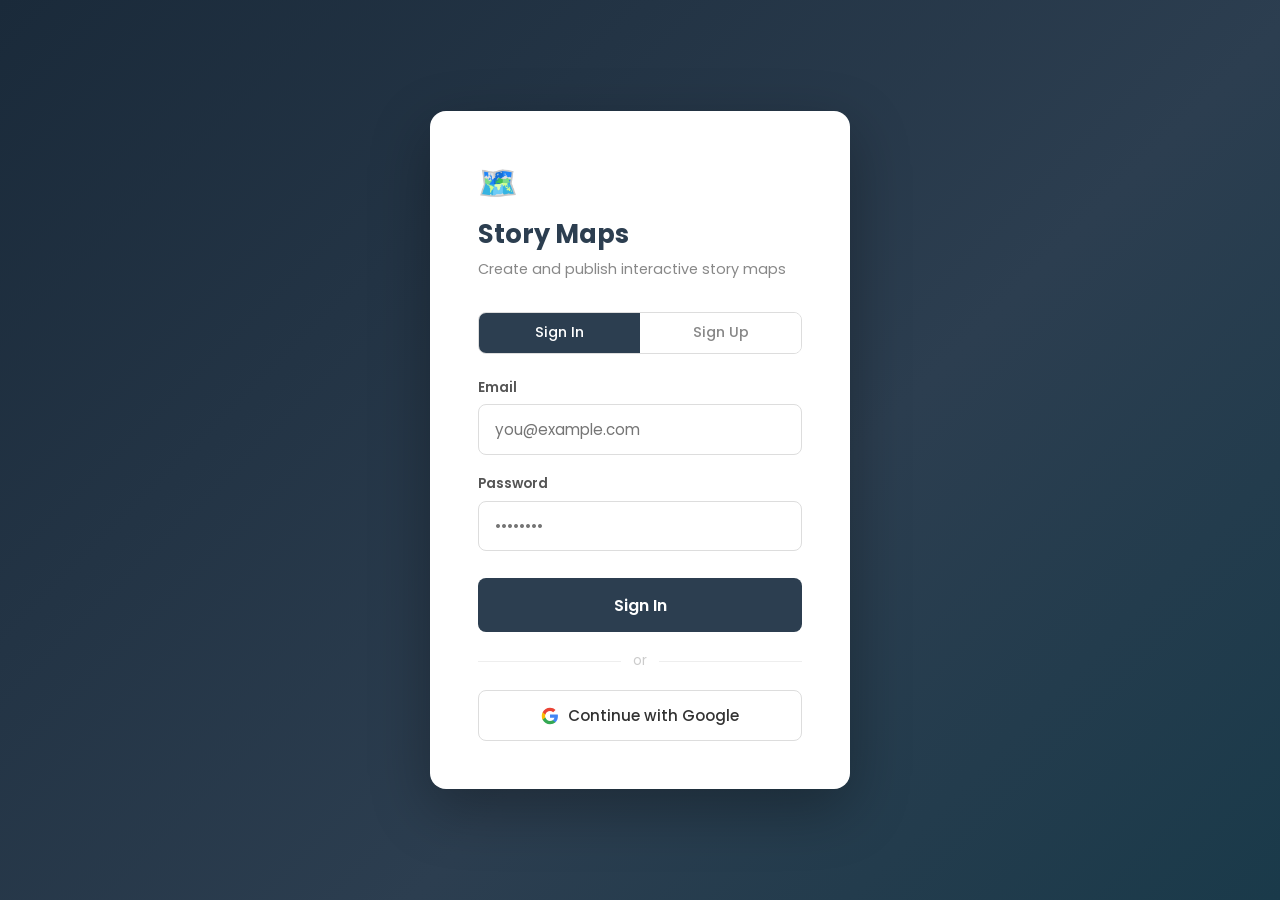
==== dashboard.html @ 8f74022e "Initial commit: Story Map Creator app Co-Authored-By: Claude Sonnet 4.6 <noreply@anthropic.com>" ====
<!DOCTYPE html>
<html lang="en">
<head>
  <meta charset="UTF-8">
  <meta name="viewport" content="width=device-width, initial-scale=1.0">
  <title>Story Maps — Dashboard</title>
  <link rel="preconnect" href="https://fonts.googleapis.com">
  <link href="https://fonts.googleapis.com/css2?family=Poppins:wght@300;400;500;600;700&display=swap" rel="stylesheet">
  <style>
    * { box-sizing: border-box; margin: 0; padding: 0; }

    body {
      font-family: 'Poppins', sans-serif;
      background: #f0f2f5;
      color: #2c3e50;
      min-height: 100vh;
    }

    /* ── Auth Screen ────────────────────────────────── */
    #auth-screen {
      min-height: 100vh;
      display: flex;
      align-items: center;
      justify-content: center;
      background: linear-gradient(135deg, #1a2a3a 0%, #2c3e50 60%, #1a3a4a 100%);
    }

    .auth-card {
      background: white;
      border-radius: 16px;
      padding: 3rem;
      width: 100%;
      max-width: 420px;
      box-shadow: 0 20px 60px rgba(0,0,0,0.3);
    }

    .auth-logo {
      font-size: 2rem;
      margin-bottom: 0.5rem;
    }

    .auth-card h1 {
      font-size: 1.6rem;
      font-weight: 700;
      color: #2c3e50;
      margin-bottom: 0.3rem;
    }

    .auth-card p {
      color: #888;
      font-size: 0.9rem;
      margin-bottom: 2rem;
    }

    .auth-tabs {
      display: flex;
      gap: 0;
      border: 1px solid #ddd;
      border-radius: 8px;
      overflow: hidden;
      margin-bottom: 1.5rem;
    }

    .auth-tab {
      flex: 1;
      padding: 0.6rem;
      border: none;
      background: white;
      cursor: pointer;
      font-family: inherit;
      font-size: 0.9rem;
      font-weight: 500;
      color: #888;
      transition: all 0.2s;
    }

    .auth-tab.active {
      background: #2c3e50;
      color: white;
    }

    .form-group {
      margin-bottom: 1.2rem;
    }

    .form-group label {
      display: block;
      font-size: 0.85rem;
      font-weight: 600;
      color: #555;
      margin-bottom: 0.4rem;
    }

    .form-group input {
      width: 100%;
      padding: 0.8rem 1rem;
      border: 1.5px solid #ddd;
      border-radius: 8px;
      font-size: 0.95rem;
      font-family: inherit;
      transition: border-color 0.2s;
    }

    .form-group input:focus {
      outline: none;
      border-color: #2196f3;
    }

    .btn-auth {
      width: 100%;
      padding: 0.9rem;
      background: #2c3e50;
      color: white;
      border: none;
      border-radius: 8px;
      font-size: 1rem;
      font-weight: 600;
      font-family: inherit;
      cursor: pointer;
      transition: background 0.2s;
      margin-top: 0.5rem;
    }

    .btn-auth:hover { background: #34495e; }
    .btn-auth:disabled { background: #aaa; cursor: not-allowed; }

    .auth-divider {
      display: flex;
      align-items: center;
      gap: 0.75rem;
      margin: 1.2rem 0;
      color: #ccc;
      font-size: 0.85rem;
    }

    .auth-divider::before,
    .auth-divider::after {
      content: '';
      flex: 1;
      height: 1px;
      background: #eee;
    }

    .btn-google {
      width: 100%;
      padding: 0.8rem;
      background: white;
      color: #333;
      border: 1.5px solid #ddd;
      border-radius: 8px;
      font-size: 0.95rem;
      font-weight: 500;
      font-family: inherit;
      cursor: pointer;
      display: flex;
      align-items: center;
      justify-content: center;
      gap: 0.6rem;
      transition: border-color 0.2s, box-shadow 0.2s;
    }

    .btn-google:hover {
      border-color: #bbb;
      box-shadow: 0 2px 8px rgba(0,0,0,0.08);
    }

    .auth-message {
      margin-top: 1rem;
      padding: 0.75rem 1rem;
      border-radius: 8px;
      font-size: 0.85rem;
      display: none;
    }

    .auth-message.error { background: #fdecea; color: #c62828; display: block; }
    .auth-message.success { background: #e8f5e9; color: #2e7d32; display: block; }

    /* ── Dashboard Screen ───────────────────────────── */
    #dashboard-screen { display: none; min-height: 100vh; }

    .dash-header {
      background: #2c3e50;
      color: white;
      padding: 1rem 2rem;
      display: flex;
      align-items: center;
      justify-content: space-between;
      box-shadow: 0 2px 8px rgba(0,0,0,0.15);
    }

    .dash-header-left {
      display: flex;
      align-items: center;
      gap: 0.75rem;
    }

    .dash-header h1 {
      font-size: 1.3rem;
      font-weight: 600;
    }

    .dash-header-right {
      display: flex;
      align-items: center;
      gap: 1rem;
    }

    .user-badge {
      background: rgba(255,255,255,0.15);
      padding: 0.4rem 0.9rem;
      border-radius: 20px;
      font-size: 0.85rem;
    }

    .btn-signout {
      background: transparent;
      border: 1px solid rgba(255,255,255,0.4);
      color: white;
      padding: 0.4rem 0.9rem;
      border-radius: 6px;
      cursor: pointer;
      font-size: 0.85rem;
      font-family: inherit;
      transition: background 0.2s;
    }

    .btn-signout:hover { background: rgba(255,255,255,0.1); }

    .dash-body {
      max-width: 1200px;
      margin: 0 auto;
      padding: 2.5rem 2rem;
    }

    .dash-toolbar {
      display: flex;
      align-items: center;
      justify-content: space-between;
      margin-bottom: 2rem;
    }

    .dash-toolbar h2 {
      font-size: 1.4rem;
      font-weight: 600;
    }

    .btn-new {
      background: #2c3e50;
      color: white;
      border: none;
      padding: 0.7rem 1.4rem;
      border-radius: 8px;
      font-size: 0.95rem;
      font-weight: 600;
      font-family: inherit;
      cursor: pointer;
      display: flex;
      align-items: center;
      gap: 0.5rem;
      transition: background 0.2s;
    }

    .btn-new:hover { background: #34495e; }

    /* Maps grid */
    .maps-grid {
      display: grid;
      grid-template-columns: repeat(auto-fill, minmax(300px, 1fr));
      gap: 1.5rem;
    }

    .map-card {
      background: white;
      border-radius: 12px;
      box-shadow: 0 2px 12px rgba(0,0,0,0.07);
      overflow: hidden;
      transition: transform 0.2s, box-shadow 0.2s;
      cursor: pointer;
    }

    .map-card:hover {
      transform: translateY(-3px);
      box-shadow: 0 8px 24px rgba(0,0,0,0.12);
    }

    .map-card-thumb {
      height: 150px;
      background: linear-gradient(135deg, #1a3a5c, #2c6e9e);
      display: flex;
      align-items: center;
      justify-content: center;
      font-size: 3rem;
      color: rgba(255,255,255,0.3);
    }

    .map-card-body {
      padding: 1.2rem;
    }

    .map-card-title {
      font-size: 1rem;
      font-weight: 600;
      color: #2c3e50;
      margin-bottom: 0.3rem;
      white-space: nowrap;
      overflow: hidden;
      text-overflow: ellipsis;
    }

    .map-card-meta {
      font-size: 0.78rem;
      color: #999;
      margin-bottom: 1rem;
    }

    .map-card-footer {
      display: flex;
      gap: 0.5rem;
      flex-wrap: wrap;
    }

    .badge-published {
      background: #e8f5e9;
      color: #2e7d32;
      font-size: 0.72rem;
      font-weight: 600;
      padding: 0.2rem 0.6rem;
      border-radius: 20px;
    }

    .badge-draft {
      background: #fff8e1;
      color: #f57f17;
      font-size: 0.72rem;
      font-weight: 600;
      padding: 0.2rem 0.6rem;
      border-radius: 20px;
    }

    .btn-card {
      padding: 0.35rem 0.8rem;
      border-radius: 6px;
      border: none;
      font-size: 0.8rem;
      font-weight: 500;
      font-family: inherit;
      cursor: pointer;
      transition: opacity 0.2s;
    }

    .btn-card:hover { opacity: 0.85; }
    .btn-edit { background: #e3f2fd; color: #1565c0; }
    .btn-publish { background: #e8f5e9; color: #2e7d32; }
    .btn-unpublish { background: #fff3e0; color: #e65100; }
    .btn-view { background: #f3e5f5; color: #6a1b9a; }
    .btn-delete { background: #fdecea; color: #c62828; }

    /* Empty state */
    .empty-state {
      grid-column: 1 / -1;
      text-align: center;
      padding: 5rem 2rem;
      color: #bbb;
    }

    .empty-state .empty-icon { font-size: 4rem; margin-bottom: 1rem; }
    .empty-state p { font-size: 1.1rem; margin-bottom: 1.5rem; }

    /* New Map Modal */
    .modal-overlay {
      display: none;
      position: fixed;
      inset: 0;
      background: rgba(0,0,0,0.5);
      z-index: 1000;
      align-items: center;
      justify-content: center;
    }

    .modal-overlay.active { display: flex; }

    .modal-box {
      background: white;
      border-radius: 12px;
      padding: 2rem;
      width: 100%;
      max-width: 440px;
      box-shadow: 0 20px 60px rgba(0,0,0,0.3);
    }

    .modal-box h3 {
      font-size: 1.2rem;
      margin-bottom: 1.5rem;
      color: #2c3e50;
    }

    .modal-actions {
      display: flex;
      gap: 0.75rem;
      justify-content: flex-end;
      margin-top: 1.5rem;
    }

    .btn-cancel {
      padding: 0.7rem 1.2rem;
      background: #f5f5f5;
      color: #555;
      border: none;
      border-radius: 8px;
      font-family: inherit;
      font-size: 0.9rem;
      cursor: pointer;
    }

    .btn-create {
      padding: 0.7rem 1.4rem;
      background: #2c3e50;
      color: white;
      border: none;
      border-radius: 8px;
      font-family: inherit;
      font-size: 0.9rem;
      font-weight: 600;
      cursor: pointer;
    }

    .btn-create:hover { background: #34495e; }

    /* Loading spinner */
    .spinner {
      width: 40px;
      height: 40px;
      border: 3px solid #eee;
      border-top-color: #2c3e50;
      border-radius: 50%;
      animation: spin 0.7s linear infinite;
      margin: 4rem auto;
    }

    @keyframes spin { to { transform: rotate(360deg); } }

    /* Toast */
    .toast {
      position: fixed;
      bottom: 2rem;
      right: 2rem;
      background: #2c3e50;
      color: white;
      padding: 0.9rem 1.5rem;
      border-radius: 8px;
      font-size: 0.9rem;
      font-weight: 500;
      box-shadow: 0 4px 16px rgba(0,0,0,0.2);
      z-index: 9999;
      transform: translateY(0);
      animation: slideUp 0.3s ease;
    }

    .toast.error { background: #c62828; }

    @keyframes slideUp {
      from { transform: translateY(20px); opacity: 0; }
      to { transform: translateY(0); opacity: 1; }
    }
  </style>
</head>
<body>

<!-- ── Auth Screen ─────────────────────────────────────── -->
<div id="auth-screen">
  <div class="auth-card">
    <div class="auth-logo">🗺️</div>
    <h1>Story Maps</h1>
    <p>Create and publish interactive story maps</p>

    <div class="auth-tabs">
      <button class="auth-tab active" id="tab-signin" onclick="switchAuthTab('signin')">Sign In</button>
      <button class="auth-tab" id="tab-signup" onclick="switchAuthTab('signup')">Sign Up</button>
    </div>

    <div id="signin-form">
      <div class="form-group">
        <label>Email</label>
        <input type="email" id="signin-email" placeholder="you@example.com">
      </div>
      <div class="form-group">
        <label>Password</label>
        <input type="password" id="signin-password" placeholder="••••••••">
      </div>
      <button class="btn-auth" id="signin-btn" onclick="handleSignIn()">Sign In</button>
    </div>

    <div id="signup-form" style="display:none">
      <div class="form-group">
        <label>Email</label>
        <input type="email" id="signup-email" placeholder="you@example.com">
      </div>
      <div class="form-group">
        <label>Password</label>
        <input type="password" id="signup-password" placeholder="At least 6 characters">
      </div>
      <button class="btn-auth" id="signup-btn" onclick="handleSignUp()">Create Account</button>
    </div>

    <div class="auth-divider">or</div>
    <button class="btn-google" onclick="handleGoogleSignIn()">
      <svg width="18" height="18" viewBox="0 0 24 24"><path fill="#4285F4" d="M22.56 12.25c0-.78-.07-1.53-.2-2.25H12v4.26h5.92c-.26 1.37-1.04 2.53-2.21 3.31v2.77h3.57c2.08-1.92 3.28-4.74 3.28-8.09z"/><path fill="#34A853" d="M12 23c2.97 0 5.46-.98 7.28-2.66l-3.57-2.77c-.98.66-2.23 1.06-3.71 1.06-2.86 0-5.29-1.93-6.16-4.53H2.18v2.84C3.99 20.53 7.7 23 12 23z"/><path fill="#FBBC05" d="M5.84 14.09c-.22-.66-.35-1.36-.35-2.09s.13-1.43.35-2.09V7.07H2.18C1.43 8.55 1 10.22 1 12s.43 3.45 1.18 4.93l2.85-2.22.81-.62z"/><path fill="#EA4335" d="M12 5.38c1.62 0 3.06.56 4.21 1.64l3.15-3.15C17.45 2.09 14.97 1 12 1 7.7 1 3.99 3.47 2.18 7.07l3.66 2.84c.87-2.6 3.3-4.53 6.16-4.53z"/></svg>
      Continue with Google
    </button>

    <div class="auth-message" id="auth-message"></div>
  </div>
</div>

<!-- ── Dashboard Screen ────────────────────────────────── -->
<div id="dashboard-screen">
  <header class="dash-header">
    <div class="dash-header-left">
      <span style="font-size:1.5rem">🗺️</span>
      <h1>Story Maps</h1>
    </div>
    <div class="dash-header-right">
      <span class="user-badge" id="user-email-badge"></span>
      <button class="btn-signout" onclick="handleSignOut()">Sign Out</button>
    </div>
  </header>

  <div class="dash-body">
    <div class="dash-toolbar">
      <h2>My Maps</h2>
      <button class="btn-new" onclick="openNewMapModal()">
        <span>＋</span> New Map
      </button>
    </div>

    <div class="maps-grid" id="maps-grid">
      <div class="spinner"></div>
    </div>
  </div>
</div>

<!-- ── New Map Modal ───────────────────────────────────── -->
<div class="modal-overlay" id="new-map-modal">
  <div class="modal-box">
    <h3>Create New Story Map</h3>
    <div class="form-group">
      <label>Map Title</label>
      <input type="text" id="new-map-title" placeholder="e.g. Bengaluru Stormwater Story">
    </div>
    <div class="modal-actions">
      <button class="btn-cancel" onclick="closeNewMapModal()">Cancel</button>
      <button class="btn-create" onclick="createNewMap()">Create & Open Editor</button>
    </div>
  </div>
</div>

<script type="module">
  import { supabase, slugify } from './supabase.js';

  // ── Auth state ──────────────────────────────────────────
  let currentUser = null;

  supabase.auth.onAuthStateChange(async (event, session) => {
    if (session?.user) {
      currentUser = session.user;
      showDashboard();
    } else {
      currentUser = null;
      showAuth();
    }
  });

  // ── Auth tab switching ──────────────────────────────────
  window.switchAuthTab = (tab) => {
    document.getElementById('tab-signin').classList.toggle('active', tab === 'signin');
    document.getElementById('tab-signup').classList.toggle('active', tab === 'signup');
    document.getElementById('signin-form').style.display = tab === 'signin' ? 'block' : 'none';
    document.getElementById('signup-form').style.display = tab === 'signup' ? 'block' : 'none';
    clearAuthMessage();
  };

  // ── Sign In ─────────────────────────────────────────────
  window.handleSignIn = async () => {
    const email = document.getElementById('signin-email').value.trim();
    const password = document.getElementById('signin-password').value;
    if (!email || !password) return showAuthMessage('Please fill in both fields.', 'error');
    const btn = document.getElementById('signin-btn');
    btn.disabled = true; btn.textContent = 'Signing in…';
    const { error } = await supabase.auth.signInWithPassword({ email, password });
    if (error) { showAuthMessage(error.message, 'error'); btn.disabled = false; btn.textContent = 'Sign In'; }
  };

  // ── Sign Up ─────────────────────────────────────────────
  window.handleSignUp = async () => {
    const email = document.getElementById('signup-email').value.trim();
    const password = document.getElementById('signup-password').value;
    if (!email || !password) return showAuthMessage('Please fill in both fields.', 'error');
    if (password.length < 6) return showAuthMessage('Password must be at least 6 characters.', 'error');
    const btn = document.getElementById('signup-btn');
    btn.disabled = true; btn.textContent = 'Creating account…';
    const { error } = await supabase.auth.signUp({ email, password });
    if (error) { showAuthMessage(error.message, 'error'); btn.disabled = false; btn.textContent = 'Create Account'; }
    else showAuthMessage('Account created! Check your email to confirm, then sign in.', 'success');
  };

  // ── Google Sign In ──────────────────────────────────────
  window.handleGoogleSignIn = async () => {
    const { error } = await supabase.auth.signInWithOAuth({
      provider: 'google',
      options: { redirectTo: window.location.href }
    });
    if (error) showAuthMessage(error.message, 'error');
  };

  // ── Sign Out ────────────────────────────────────────────
  window.handleSignOut = async () => {
    await supabase.auth.signOut();
  };

  // ── Screen switching ────────────────────────────────────
  function showAuth() {
    document.getElementById('auth-screen').style.display = 'flex';
    document.getElementById('dashboard-screen').style.display = 'none';
  }

  async function showDashboard() {
    document.getElementById('auth-screen').style.display = 'none';
    document.getElementById('dashboard-screen').style.display = 'block';
    document.getElementById('user-email-badge').textContent = currentUser.email;
    await loadMaps();
  }

  // ── Load maps ───────────────────────────────────────────
  async function loadMaps() {
    const grid = document.getElementById('maps-grid');
    grid.innerHTML = '<div class="spinner"></div>';

    const { data: maps, error } = await supabase
      .from('story_maps')
      .select('id, title, slug, published, created_at, updated_at')
      .eq('user_id', currentUser.id)
      .order('updated_at', { ascending: false });

    if (error) { grid.innerHTML = '<p style="color:red">Error loading maps: ' + error.message + '</p>'; return; }

    if (!maps.length) {
      grid.innerHTML = `
        <div class="empty-state">
          <div class="empty-icon">🗺️</div>
          <p>You haven't created any story maps yet.</p>
          <button class="btn-new" onclick="openNewMapModal()">＋ Create your first map</button>
        </div>`;
      return;
    }

    grid.innerHTML = '';
    maps.forEach(map => grid.appendChild(buildMapCard(map)));
  }

  function buildMapCard(map) {
    const card = document.createElement('div');
    card.className = 'map-card';

    const updated = new Date(map.updated_at).toLocaleDateString('en-IN', { day: 'numeric', month: 'short', year: 'numeric' });

    card.innerHTML = `
      <div class="map-card-thumb">🗺️</div>
      <div class="map-card-body">
        <div class="map-card-title" title="${map.title}">${map.title}</div>
        <div class="map-card-meta">Updated ${updated}</div>
        <div class="map-card-footer">
          <span class="${map.published ? 'badge-published' : 'badge-draft'}">${map.published ? '● Published' : '○ Draft'}</span>
          <button class="btn-card btn-edit" onclick="openEditor('${map.id}')">Edit</button>
          ${map.published
            ? `<button class="btn-card btn-view" onclick="viewMap('${map.slug}')">View</button>
               <button class="btn-card btn-unpublish" onclick="togglePublish('${map.id}', false, this)">Unpublish</button>`
            : `<button class="btn-card btn-publish" onclick="togglePublish('${map.id}', true, this)">Publish</button>`}
          <button class="btn-card btn-delete" onclick="deleteMap('${map.id}', this)">Delete</button>
        </div>
      </div>`;
    return card;
  }

  // ── Map actions ─────────────────────────────────────────
  window.openEditor = (mapId) => {
    window.location.href = `editor.html?mapId=${mapId}`;
  };

  window.viewMap = (slug) => {
    window.open(`view.html?id=${slug}`, '_blank');
  };

  window.togglePublish = async (mapId, publish, btn) => {
    btn.disabled = true;
    const { error } = await supabase
      .from('story_maps')
      .update({ published: publish, updated_at: new Date().toISOString() })
      .eq('id', mapId);
    if (error) { toast(error.message, true); btn.disabled = false; }
    else { toast(publish ? 'Map published!' : 'Map unpublished.'); await loadMaps(); }
  };

  window.deleteMap = async (mapId, btn) => {
    if (!confirm('Delete this map permanently?')) return;
    btn.disabled = true;
    const { error } = await supabase.from('story_maps').delete().eq('id', mapId);
    if (error) { toast(error.message, true); btn.disabled = false; }
    else { toast('Map deleted.'); await loadMaps(); }
  };

  // ── New map modal ───────────────────────────────────────
  window.openNewMapModal = () => {
    document.getElementById('new-map-modal').classList.add('active');
    setTimeout(() => document.getElementById('new-map-title').focus(), 100);
  };

  window.closeNewMapModal = () => {
    document.getElementById('new-map-modal').classList.remove('active');
    document.getElementById('new-map-title').value = '';
  };

  window.createNewMap = async () => {
    const title = document.getElementById('new-map-title').value.trim();
    if (!title) return;

    const baseSlug = slugify(title);
    const slug = `${baseSlug}-${Date.now().toString(36)}`;

    const { data, error } = await supabase
      .from('story_maps')
      .insert({
        user_id: currentUser.id,
        title,
        slug,
        story_config: { chapters: [] },
        map_config: {
          initialView: { center: [0, 20], zoom: 2 },
          defaultBasemap: 'satellite',
          basemaps: {
            'satellite': { tiles: ['https://mt1.google.com/vt/lyrs=s&x={x}&y={y}&z={z}'], attribution: '© Google' },
            'carto-positron': { tiles: ['https://a.basemaps.cartocdn.com/light_all/{z}/{x}/{y}@2x.png'], attribution: '© Carto, © OpenStreetMap contributors' },
            'carto-dark': { tiles: ['https://a.basemaps.cartocdn.com/dark_all/{z}/{x}/{y}@2x.png'], attribution: '© Carto, © OpenStreetMap contributors' },
            'osm': { tiles: ['https://tile.openstreetmap.org/{z}/{x}/{y}.png'], attribution: '© OpenStreetMap contributors' }
          },
          sources: {},
          layers: []
        },
        published: false
      })
      .select('id')
      .single();

    if (error) { toast(error.message, true); return; }
    window.location.href = `editor.html?mapId=${data.id}`;
  };

  // Allow Enter key in new map modal
  document.getElementById('new-map-title').addEventListener('keydown', e => {
    if (e.key === 'Enter') window.createNewMap();
  });

  // Close modal on overlay click
  document.getElementById('new-map-modal').addEventListener('click', e => {
    if (e.target === document.getElementById('new-map-modal')) closeNewMapModal();
  });

  // ── Auth helpers ────────────────────────────────────────
  function showAuthMessage(msg, type) {
    const el = document.getElementById('auth-message');
    el.textContent = msg;
    el.className = 'auth-message ' + type;
  }

  function clearAuthMessage() {
    const el = document.getElementById('auth-message');
    el.className = 'auth-message';
    el.textContent = '';
  }

  // ── Toast ───────────────────────────────────────────────
  window.toast = (msg, isError = false) => {
    const el = document.createElement('div');
    el.className = 'toast' + (isError ? ' error' : '');
    el.textContent = msg;
    document.body.appendChild(el);
    setTimeout(() => el.remove(), 3500);
  };
</script>

</body>
</html>
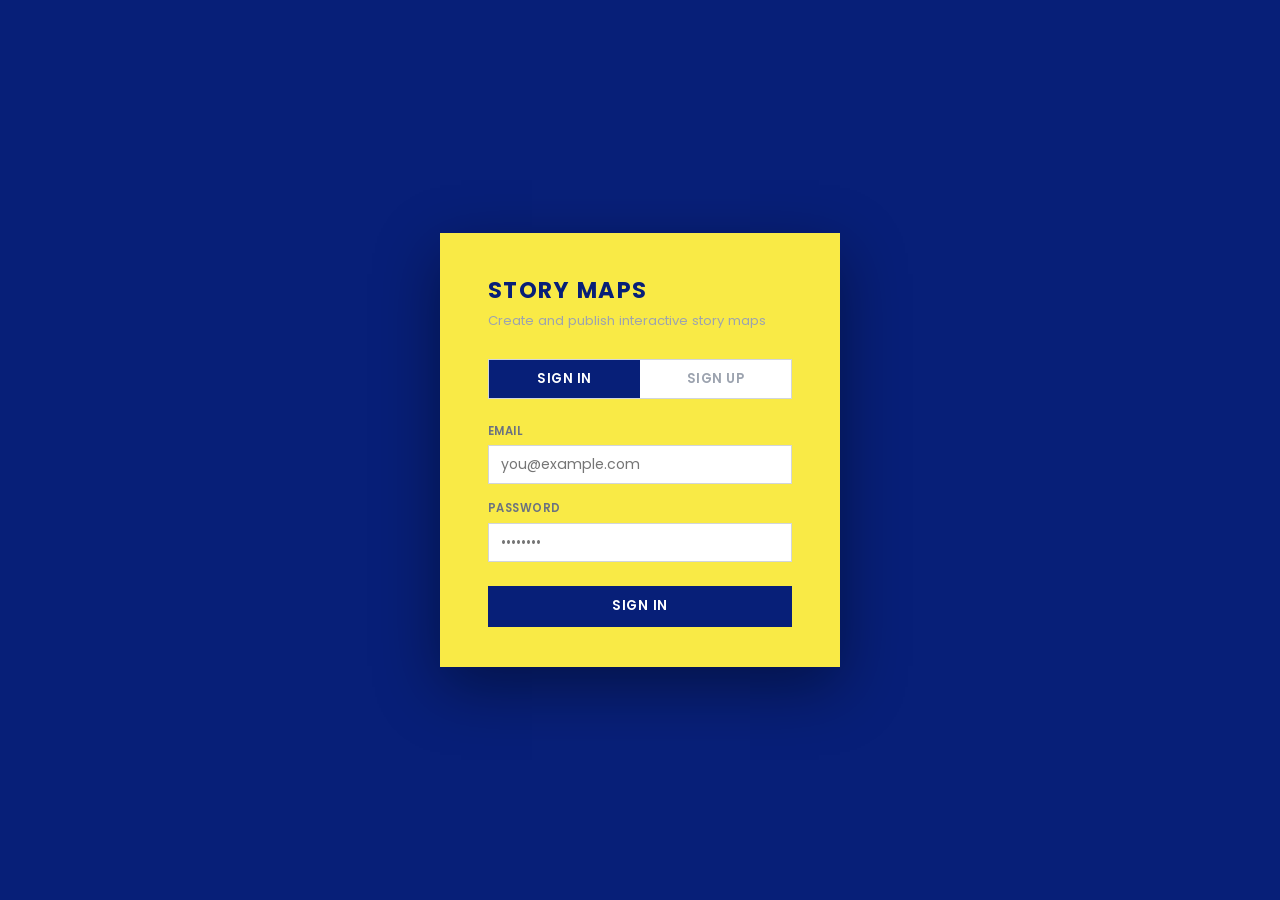
==== commit ffc1d204: "UI styling overhaul: editor and dashboard design system - Introduce CSS custom properties (design to" ====
--- a/dashboard.html
+++ b/dashboard.html
@@ -11,27 +11,27 @@
 
     body {
       font-family: 'Poppins', sans-serif;
-      background: #f0f2f5;
+      background: #071f78;
       color: #2c3e50;
       min-height: 100vh;
     }
 
-    /* ── Auth Screen ────────────────────────────────── */
+    /*#region  ── Auth Screen ────────────────────────────────── */
     #auth-screen {
       min-height: 100vh;
       display: flex;
       align-items: center;
       justify-content: center;
-      background: linear-gradient(135deg, #1a2a3a 0%, #2c3e50 60%, #1a3a4a 100%);
+      background: #071f78;
     }
 
     .auth-card {
-      background: white;
-      border-radius: 16px;
-      padding: 3rem;
+      background: #f9ea46;
+      border-radius: 0;
+      padding: 2.5rem 3rem;
       width: 100%;
-      max-width: 420px;
-      box-shadow: 0 20px 60px rgba(0,0,0,0.3);
+      max-width: 400px;
+      box-shadow: 0 20px 60px rgba(0,0,0,0.4);
     }
 
     .auth-logo {
@@ -40,146 +40,116 @@
     }
 
     .auth-card h1 {
-      font-size: 1.6rem;
+      font-size: 1.4rem;
       font-weight: 700;
-      color: #2c3e50;
-      margin-bottom: 0.3rem;
-    }
-
-    .auth-card p {
-      color: #888;
-      font-size: 0.9rem;
-      margin-bottom: 2rem;
+      color: #071f78;
+      margin-bottom: 0.25rem;
+      text-transform: uppercase;
+      letter-spacing: 0.06em;
+      font-family: 'Poppins', sans-serif;
+    }
+
+    .auth-card > p {
+      color: #9ca3af;
+      font-size: 0.82rem;
+      margin-bottom: 1.75rem;
     }
 
     .auth-tabs {
       display: flex;
       gap: 0;
-      border: 1px solid #ddd;
-      border-radius: 8px;
+      border: 1px solid #d1d5db;
+      border-radius: 0;
       overflow: hidden;
       margin-bottom: 1.5rem;
     }
 
     .auth-tab {
       flex: 1;
-      padding: 0.6rem;
+      padding: 0.55rem;
       border: none;
       background: white;
       cursor: pointer;
       font-family: inherit;
-      font-size: 0.9rem;
-      font-weight: 500;
-      color: #888;
+      font-size: 0.82rem;
+      font-weight: 600;
+      color: #9ca3af;
+      text-transform: uppercase;
+      letter-spacing: 0.04em;
       transition: all 0.2s;
     }
 
     .auth-tab.active {
-      background: #2c3e50;
+      background: #071f78;
       color: white;
     }
 
     .form-group {
-      margin-bottom: 1.2rem;
+      margin-bottom: 1rem;
     }
 
     .form-group label {
       display: block;
-      font-size: 0.85rem;
+      font-size: 0.72rem;
       font-weight: 600;
-      color: #555;
-      margin-bottom: 0.4rem;
+      color: #6b7280;
+      margin-bottom: 0.35rem;
+      text-transform: uppercase;
+      letter-spacing: 0.04em;
     }
 
     .form-group input {
       width: 100%;
-      padding: 0.8rem 1rem;
-      border: 1.5px solid #ddd;
-      border-radius: 8px;
-      font-size: 0.95rem;
+      padding: 0.5rem 0.75rem;
+      border: 1px solid #d1d5db;
+      border-radius: 0;
+      font-size: 0.88rem;
       font-family: inherit;
       transition: border-color 0.2s;
     }
 
     .form-group input:focus {
       outline: none;
-      border-color: #2196f3;
+      border-color: #0d6aff;
     }
 
     .btn-auth {
       width: 100%;
-      padding: 0.9rem;
-      background: #2c3e50;
+      padding: 0.65rem;
+      background: #071f78;
       color: white;
       border: none;
-      border-radius: 8px;
-      font-size: 1rem;
+      border-radius: 0;
+      font-size: 0.85rem;
       font-weight: 600;
       font-family: inherit;
       cursor: pointer;
+      text-transform: uppercase;
+      letter-spacing: 0.05em;
       transition: background 0.2s;
       margin-top: 0.5rem;
     }
 
-    .btn-auth:hover { background: #34495e; }
-    .btn-auth:disabled { background: #aaa; cursor: not-allowed; }
-
-    .auth-divider {
-      display: flex;
-      align-items: center;
-      gap: 0.75rem;
-      margin: 1.2rem 0;
-      color: #ccc;
-      font-size: 0.85rem;
-    }
-
-    .auth-divider::before,
-    .auth-divider::after {
-      content: '';
-      flex: 1;
-      height: 1px;
-      background: #eee;
-    }
-
-    .btn-google {
-      width: 100%;
-      padding: 0.8rem;
-      background: white;
-      color: #333;
-      border: 1.5px solid #ddd;
-      border-radius: 8px;
-      font-size: 0.95rem;
-      font-weight: 500;
-      font-family: inherit;
-      cursor: pointer;
-      display: flex;
-      align-items: center;
-      justify-content: center;
-      gap: 0.6rem;
-      transition: border-color 0.2s, box-shadow 0.2s;
-    }
-
-    .btn-google:hover {
-      border-color: #bbb;
-      box-shadow: 0 2px 8px rgba(0,0,0,0.08);
-    }
+    .btn-auth:hover { background: #0d6aff; }
+    .btn-auth:disabled { background: #9ca3af; cursor: not-allowed; }
 
     .auth-message {
       margin-top: 1rem;
-      padding: 0.75rem 1rem;
-      border-radius: 8px;
-      font-size: 0.85rem;
+      padding: 0.6rem 0.75rem;
+      border-radius: 0;
+      font-size: 0.8rem;
       display: none;
     }
 
     .auth-message.error { background: #fdecea; color: #c62828; display: block; }
     .auth-message.success { background: #e8f5e9; color: #2e7d32; display: block; }
+    /*#endregion  ── Auth Screen ────────────────────────────────── */
 
     /* ── Dashboard Screen ───────────────────────────── */
     #dashboard-screen { display: none; min-height: 100vh; }
 
     .dash-header {
-      background: #2c3e50;
+      background: #0d6aff;
       color: white;
       padding: 1rem 2rem;
       display: flex;
@@ -195,8 +165,11 @@
     }
 
     .dash-header h1 {
-      font-size: 1.3rem;
+      color: white;
+      font-size: 20px;
+      font-family: 'Poppins', sans-serif;
       font-weight: 600;
+      text-transform: uppercase;
     }
 
     .dash-header-right {
@@ -240,19 +213,25 @@
     }
 
     .dash-toolbar h2 {
-      font-size: 1.4rem;
+      color: rgba(255, 255, 255, 0.849);
+      font-size: 18px;
+      font-family: 'Poppins', sans-serif;
+      font-weight: 500;
+      text-transform: uppercase;
+      margin-bottom: 10px;
+    }
+
+    .btn-new {
+      background: #f9ea46;
+      padding: 0.5rem 1rem;
+      color: #071f78;
+      font-family: 'Poppins', sans-serif;
+      text-transform: uppercase;
+      font-size: 13px;
       font-weight: 600;
-    }
-
-    .btn-new {
-      background: #2c3e50;
-      color: white;
+      letter-spacing: 0.08em;
       border: none;
-      padding: 0.7rem 1.4rem;
-      border-radius: 8px;
-      font-size: 0.95rem;
-      font-weight: 600;
-      font-family: inherit;
+      border-radius: 0px;
       cursor: pointer;
       display: flex;
       align-items: center;
@@ -260,7 +239,12 @@
       transition: background 0.2s;
     }
 
-    .btn-new:hover { background: #34495e; }
+    .btn-new:hover { 
+      background: #071f78; 
+      color: #f9ea46 ;
+      border: 1px solid #f9ea46;
+    
+    }
 
     /* Maps grid */
     .maps-grid {
@@ -270,8 +254,9 @@
     }
 
     .map-card {
-      background: white;
-      border-radius: 12px;
+      background: transparent;
+      border-radius: 0px;
+      border: 1px dashed #82f984;
       box-shadow: 0 2px 12px rgba(0,0,0,0.07);
       overflow: hidden;
       transition: transform 0.2s, box-shadow 0.2s;
@@ -283,63 +268,81 @@
       box-shadow: 0 8px 24px rgba(0,0,0,0.12);
     }
 
-    .map-card-thumb {
-      height: 150px;
-      background: linear-gradient(135deg, #1a3a5c, #2c6e9e);
-      display: flex;
-      align-items: center;
-      justify-content: center;
-      font-size: 3rem;
-      color: rgba(255,255,255,0.3);
-    }
 
     .map-card-body {
+      padding: 0em;
+    }
+
+    .map-card-title {
+      padding: 1.2rem 1rem;
+      color: #071f78;
+      background-color: #82f984;
+      font-size: 20px;
+      letter-spacing: 0.1em;
+      font-family: 'Poppins', sans-serif;
+      font-weight: 700;
+      text-transform: uppercase;
+      display: flex;
+      align-items: flex-start;
+      justify-content: space-between;
+      gap: 0.5rem;
+    }
+
+    .map-card-title-text {
+      flex: 1;
+      min-width: 0;
+    }
+
+    .map-card-meta {
       padding: 1.2rem;
-    }
-
-    .map-card-title {
-      font-size: 1rem;
-      font-weight: 600;
-      color: #2c3e50;
-      margin-bottom: 0.3rem;
-      white-space: nowrap;
-      overflow: hidden;
-      text-overflow: ellipsis;
-    }
-
-    .map-card-meta {
       font-size: 0.78rem;
-      color: #999;
-      margin-bottom: 1rem;
+      color: #ebebeb;
     }
 
     .map-card-footer {
+      padding: 1.2rem;
       display: flex;
       gap: 0.5rem;
       flex-wrap: wrap;
     }
 
     .badge-published {
-      background: #e8f5e9;
-      color: #2e7d32;
-      font-size: 0.72rem;
+      background: #071f78;
+      color: #82f984;
+      font-size: 0.65rem;
       font-weight: 600;
-      padding: 0.2rem 0.6rem;
+      padding: 0;
+      height: 30px;
+      line-height: 30px;
+      padding-inline: 0.6rem;
       border-radius: 20px;
+      white-space: nowrap;
+      flex-shrink: 0;
+      align-self: flex-start;
+      text-transform: none;
+      letter-spacing: 0;
     }
 
     .badge-draft {
-      background: #fff8e1;
-      color: #f57f17;
-      font-size: 0.72rem;
+      background: rgba(0,0,0,0.18);
+      color: #071f78;
+      font-size: 0.65rem;
       font-weight: 600;
-      padding: 0.2rem 0.6rem;
+      padding: 0;
+      height: 30px;
+      line-height: 30px;
+      padding-inline: 0.6rem;
       border-radius: 20px;
+      white-space: nowrap;
+      flex-shrink: 0;
+      align-self: flex-start;
+      text-transform: none;
+      letter-spacing: 0;
     }
 
     .btn-card {
       padding: 0.35rem 0.8rem;
-      border-radius: 6px;
+      border-radius: 0px;
       border: none;
       font-size: 0.8rem;
       font-weight: 500;
@@ -357,14 +360,13 @@
 
     /* Empty state */
     .empty-state {
+      padding: 3rem 0;
       grid-column: 1 / -1;
       text-align: center;
-      padding: 5rem 2rem;
       color: #bbb;
     }
 
-    .empty-state .empty-icon { font-size: 4rem; margin-bottom: 1rem; }
-    .empty-state p { font-size: 1.1rem; margin-bottom: 1.5rem; }
+    .empty-state p { font-size: 1rem; margin-bottom: 1.5rem; }
 
     /* New Map Modal */
     .modal-overlay {
@@ -380,8 +382,9 @@
     .modal-overlay.active { display: flex; }
 
     .modal-box {
-      background: white;
-      border-radius: 12px;
+      background: #f9ea46;
+      border-radius: 0px;
+      border: 1px solid #071f78;
       padding: 2rem;
       width: 100%;
       max-width: 440px;
@@ -389,42 +392,62 @@
     }
 
     .modal-box h3 {
-      font-size: 1.2rem;
-      margin-bottom: 1.5rem;
-      color: #2c3e50;
+      color: #071f78;
+      font-size: 18px;
+      font-family: 'Poppins', sans-serif;
+      font-weight: 700;
+      text-transform: uppercase;
+      margin-bottom: 30px;
     }
 
     .modal-actions {
       display: flex;
       gap: 0.75rem;
-      justify-content: flex-end;
+      justify-content: flex-start;
       margin-top: 1.5rem;
     }
 
     .btn-cancel {
-      padding: 0.7rem 1.2rem;
-      background: #f5f5f5;
-      color: #555;
+      background: #f9ea46;
+      padding: 0.5rem 1rem;
+      color: #071f78;
+      font-family: 'Poppins', sans-serif;
+      text-transform: uppercase;
+      font-size: 13px;
+      font-weight: 600;
+      letter-spacing: 0.08em;
+      border: 1px solid #071f78;
+      border-radius: 0px;
+      cursor: pointer;
+      display: flex;
+      align-items: center;
+      gap: 0.5rem;
+      transition: background 0.2s;
+    }
+
+    .btn-create {
+      background: #071f78;
+      padding: 0.5rem 1rem;
+      color: #f9ea46;
+      font-family: 'Poppins', sans-serif;
+      text-transform: uppercase;
+      font-size: 13px;
+      font-weight: 600;
+      letter-spacing: 0.08em;
       border: none;
-      border-radius: 8px;
-      font-family: inherit;
-      font-size: 0.9rem;
+      border-radius: 0px;
       cursor: pointer;
-    }
-
-    .btn-create {
-      padding: 0.7rem 1.4rem;
-      background: #2c3e50;
-      color: white;
-      border: none;
-      border-radius: 8px;
-      font-family: inherit;
-      font-size: 0.9rem;
-      font-weight: 600;
-      cursor: pointer;
-    }
-
-    .btn-create:hover { background: #34495e; }
+      display: flex;
+      align-items: center;
+      gap: 0.5rem;
+      transition: background 0.2s;
+    }
+
+    .btn-create:hover { 
+      background: #f9ea46; 
+      color: #071f78 ;
+      border: 1px solid #071f78;
+     }
 
     /* Loading spinner */
     .spinner {
@@ -469,7 +492,6 @@
 <!-- ── Auth Screen ─────────────────────────────────────── -->
 <div id="auth-screen">
   <div class="auth-card">
-    <div class="auth-logo">🗺️</div>
     <h1>Story Maps</h1>
     <p>Create and publish interactive story maps</p>
 
@@ -502,12 +524,6 @@
       <button class="btn-auth" id="signup-btn" onclick="handleSignUp()">Create Account</button>
     </div>
 
-    <div class="auth-divider">or</div>
-    <button class="btn-google" onclick="handleGoogleSignIn()">
-      <svg width="18" height="18" viewBox="0 0 24 24"><path fill="#4285F4" d="M22.56 12.25c0-.78-.07-1.53-.2-2.25H12v4.26h5.92c-.26 1.37-1.04 2.53-2.21 3.31v2.77h3.57c2.08-1.92 3.28-4.74 3.28-8.09z"/><path fill="#34A853" d="M12 23c2.97 0 5.46-.98 7.28-2.66l-3.57-2.77c-.98.66-2.23 1.06-3.71 1.06-2.86 0-5.29-1.93-6.16-4.53H2.18v2.84C3.99 20.53 7.7 23 12 23z"/><path fill="#FBBC05" d="M5.84 14.09c-.22-.66-.35-1.36-.35-2.09s.13-1.43.35-2.09V7.07H2.18C1.43 8.55 1 10.22 1 12s.43 3.45 1.18 4.93l2.85-2.22.81-.62z"/><path fill="#EA4335" d="M12 5.38c1.62 0 3.06.56 4.21 1.64l3.15-3.15C17.45 2.09 14.97 1 12 1 7.7 1 3.99 3.47 2.18 7.07l3.66 2.84c.87-2.6 3.3-4.53 6.16-4.53z"/></svg>
-      Continue with Google
-    </button>
-
     <div class="auth-message" id="auth-message"></div>
   </div>
 </div>
@@ -516,8 +532,7 @@
 <div id="dashboard-screen">
   <header class="dash-header">
     <div class="dash-header-left">
-      <span style="font-size:1.5rem">🗺️</span>
-      <h1>Story Maps</h1>
+      <h1>Story Map Creator</h1>
     </div>
     <div class="dash-header-right">
       <span class="user-badge" id="user-email-badge"></span>
@@ -555,7 +570,7 @@
 </div>
 
 <script type="module">
-  import { supabase, slugify } from './supabase.js';
+  import { supabase, slugify } from './config/supabase.js';
 
   // ── Auth state ──────────────────────────────────────────
   let currentUser = null;
@@ -646,9 +661,7 @@
     if (!maps.length) {
       grid.innerHTML = `
         <div class="empty-state">
-          <div class="empty-icon">🗺️</div>
           <p>You haven't created any story maps yet.</p>
-          <button class="btn-new" onclick="openNewMapModal()">＋ Create your first map</button>
         </div>`;
       return;
     }
@@ -664,16 +677,17 @@
     const updated = new Date(map.updated_at).toLocaleDateString('en-IN', { day: 'numeric', month: 'short', year: 'numeric' });
 
     card.innerHTML = `
-      <div class="map-card-thumb">🗺️</div>
       <div class="map-card-body">
-        <div class="map-card-title" title="${map.title}">${map.title}</div>
+        <div class="map-card-title" title="${map.title}">
+          <span class="map-card-title-text">${map.title}</span>
+          <span class="${map.published ? 'badge-published' : 'badge-draft'}">${map.published ? '● Published' : '○ Draft'}</span>
+        </div>
         <div class="map-card-meta">Updated ${updated}</div>
         <div class="map-card-footer">
-          <span class="${map.published ? 'badge-published' : 'badge-draft'}">${map.published ? '● Published' : '○ Draft'}</span>
           <button class="btn-card btn-edit" onclick="openEditor('${map.id}')">Edit</button>
+          <button class="btn-card btn-view" onclick="viewMap('${map.id}', ${map.published}, '${map.slug}')">View</button>
           ${map.published
-            ? `<button class="btn-card btn-view" onclick="viewMap('${map.slug}')">View</button>
-               <button class="btn-card btn-unpublish" onclick="togglePublish('${map.id}', false, this)">Unpublish</button>`
+            ? `<button class="btn-card btn-unpublish" onclick="togglePublish('${map.id}', false, this)">Unpublish</button>`
             : `<button class="btn-card btn-publish" onclick="togglePublish('${map.id}', true, this)">Publish</button>`}
           <button class="btn-card btn-delete" onclick="deleteMap('${map.id}', this)">Delete</button>
         </div>
@@ -683,11 +697,14 @@
 
   // ── Map actions ─────────────────────────────────────────
   window.openEditor = (mapId) => {
-    window.location.href = `editor.html?mapId=${mapId}`;
-  };
-
-  window.viewMap = (slug) => {
-    window.open(`view.html?id=${slug}`, '_blank');
+    window.location.href = `editor/editor.html?mapId=${mapId}`;
+  };
+
+  window.viewMap = (mapId, published, slug) => {
+    const url = published
+      ? `viewer/view.html?id=${slug}`
+      : `viewer/view.html?mapId=${mapId}`;
+    window.open(url, '_blank');
   };
 
   window.togglePublish = async (mapId, publish, btn) => {
@@ -724,7 +741,9 @@
     if (!title) return;
 
     const baseSlug = slugify(title);
-    const slug = `${baseSlug}-${Date.now().toString(36)}`;
+    const { data: existing } = await supabase.from('story_maps').select('slug').eq('slug', baseSlug).maybeSingle();
+    if (existing) { toast('A map with this name already exists. Please choose a different title.', true); return; }
+    const slug = baseSlug;
 
     const { data, error } = await supabase
       .from('story_maps')
@@ -751,7 +770,7 @@
       .single();
 
     if (error) { toast(error.message, true); return; }
-    window.location.href = `editor.html?mapId=${data.id}`;
+    window.location.href = `editor/editor.html?mapId=${data.id}`;
   };
 
   // Allow Enter key in new map modal
